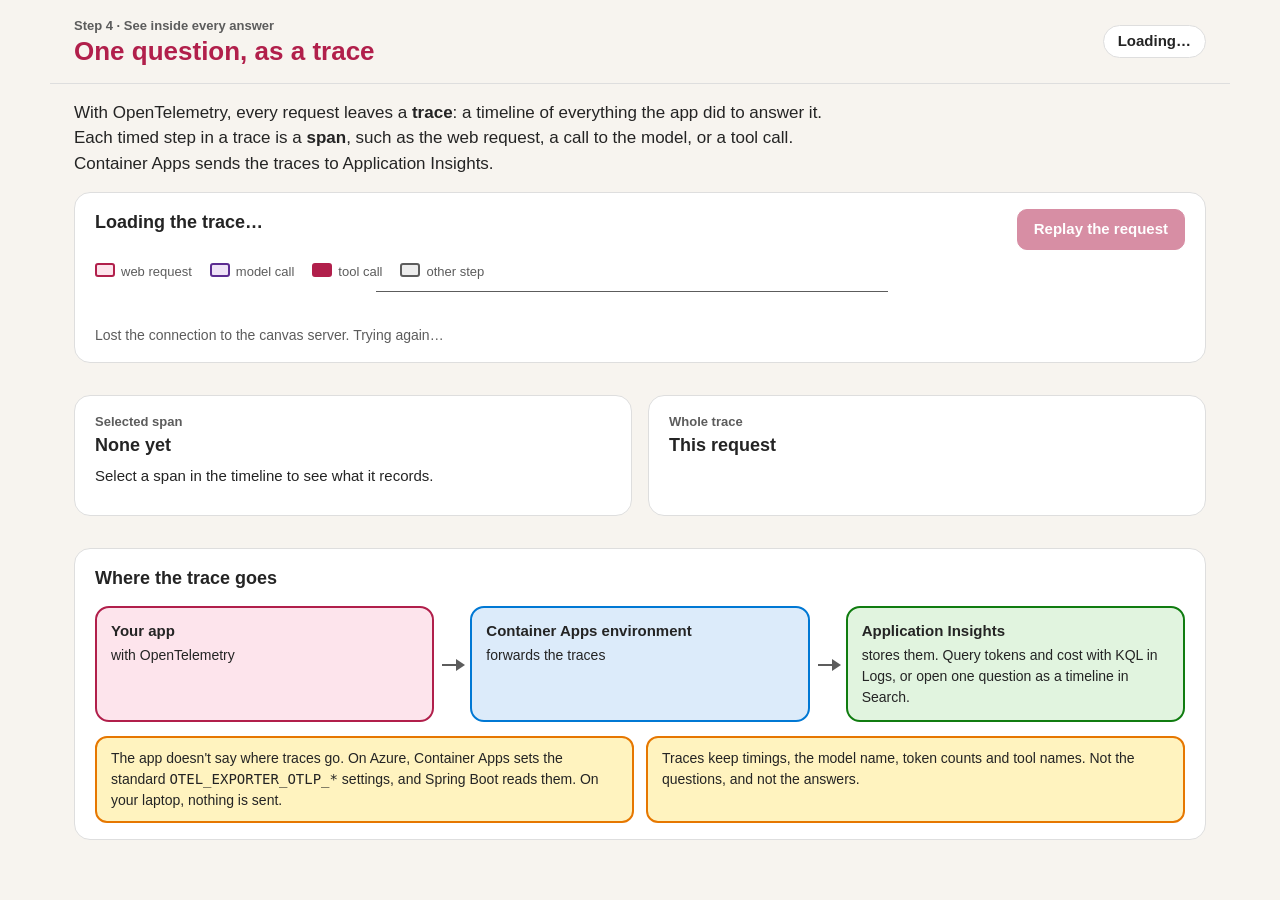
==== .github/extensions/trace-explorer/page/index.html @ 65739f12 "Add the Trail Store trace canvas A Copilot canvas that shows one step 4 question as an OpenTelemetry" ====
<!doctype html>
<html lang="en">
<head>
    <meta charset="utf-8">
    <meta name="viewport" content="width=device-width, initial-scale=1">
    <title>One question, as a trace · Trail Store</title>
    <link rel="stylesheet" href="style.css">
    <script type="module" src="app.js"></script>
</head>
<body>
    <header class="top">
        <div>
            <p class="eyebrow">Step 4 · See inside every answer</p>
            <h1>One question, as a trace</h1>
        </div>
        <p class="pill" id="source">Loading…</p>
    </header>

    <main>
        <p class="lead">
            With OpenTelemetry, every request leaves a <strong>trace</strong>: a timeline of everything the app did to
            answer it. Each timed step in a trace is a <strong>span</strong>, such as the web request, a call to the
            model, or a tool call. Container Apps sends the traces to Application Insights.
        </p>

        <section class="card" aria-labelledby="trace-title">
            <div class="card-head">
                <div>
                    <h2 id="trace-title">Loading the trace…</h2>
                    <p class="muted" id="trace-meta"></p>
                </div>
                <div class="controls">
                    <span class="clock" id="clock" aria-hidden="true"></span>
                    <button type="button" id="replay" disabled>Replay the request</button>
                </div>
            </div>
            <p class="muted small" id="trace-note" hidden></p>

            <ul class="legend" aria-label="Kinds of span">
                <li data-category="request">web request</li>
                <li data-category="model">model call</li>
                <li data-category="tool">tool call</li>
                <li data-category="other">other step</li>
            </ul>

            <div class="timeline" id="timeline">
                <ol class="spans" id="spans" aria-label="Spans in this trace. Select one to see its details."></ol>
                <div class="axis-row" aria-hidden="true">
                    <span></span>
                    <div class="axis" id="axis"></div>
                </div>
            </div>

            <p class="status" id="status" role="status" aria-live="polite"></p>
        </section>

        <div class="columns">
            <section class="card" aria-labelledby="detail-title">
                <p class="eyebrow">Selected span</p>
                <h2 id="detail-title">None yet</h2>
                <p id="detail-description">Select a span in the timeline to see what it records.</p>
                <dl class="facts" id="detail-facts"></dl>
                <div id="detail-attributes" hidden>
                    <h3>Attributes</h3>
                    <table class="attributes">
                        <caption class="visually-hidden">Attributes recorded on the selected span</caption>
                        <thead>
                            <tr><th scope="col">Name</th><th scope="col">Value</th></tr>
                        </thead>
                        <tbody id="attributes"></tbody>
                    </table>
                </div>
            </section>

            <section class="card" aria-labelledby="totals-title">
                <p class="eyebrow">Whole trace</p>
                <h2 id="totals-title">This request</h2>
                <dl class="facts" id="totals"></dl>
            </section>
        </div>

        <section class="card" aria-labelledby="pipeline-title">
            <h2 id="pipeline-title">Where the trace goes</h2>
            <ol class="hops">
                <li class="hop" data-hop="app">
                    <strong>Your app</strong>
                    <span>with OpenTelemetry</span>
                </li>
                <li class="hop" data-hop="aca">
                    <strong>Container Apps environment</strong>
                    <span>forwards the traces</span>
                </li>
                <li class="hop" data-hop="appi">
                    <strong>Application Insights</strong>
                    <span>stores them. Query tokens and cost with KQL in Logs, or open one question as a timeline in Search.</span>
                </li>
            </ol>
            <div class="notes">
                <p class="note">
                    The app doesn't say where traces go. On Azure, Container Apps sets the standard
                    <code>OTEL_EXPORTER_OTLP_*</code> settings, and Spring Boot reads them. On your laptop, nothing is sent.
                </p>
                <p class="note">Traces keep timings, the model name, token counts and tool names. Not the questions, and not the answers.</p>
            </div>
        </section>
    </main>
</body>
</html>
---- .github/extensions/trace-explorer/page/style.css ----
:root {
    --cp-bg: #f7f4ef;
    --cp-surface: #ffffff;
    --cp-border: #dedede;
    --cp-text: #242424;
    --cp-text-muted: #5c5c5c;
    --cp-accent: #b11f4b;
    --cp-accent-fg: #ffffff;
    --cp-focus: #0078d4;
    --cp-request-line: #b11f4b;
    --cp-request-fill: #fde4ec;
    --cp-model-line: #5c2d91;
    --cp-model-fill: #efe3f7;
    --cp-tool-line: #b11f4b;
    --cp-tool-fill: #b11f4b;
    --cp-other-line: #5c5c5c;
    --cp-other-fill: #ececec;
    --cp-aca-line: #0078d4;
    --cp-aca-fill: #dcebfa;
    --cp-appi-line: #107c10;
    --cp-appi-fill: #e1f4df;
    --cp-note-line: #e67700;
    --cp-note-fill: #fff3bf;
    color-scheme: light dark;
}

@media (prefers-color-scheme: dark) {
    :root {
        --cp-bg: #1b1a19;
        --cp-surface: #252423;
        --cp-border: #484644;
        --cp-text: #f3f2f1;
        --cp-text-muted: #c8c6c4;
        --cp-accent: #ff7aa2;
        --cp-accent-fg: #1b1a19;
        --cp-focus: #6cb8f6;
        --cp-request-line: #ff7aa2;
        --cp-request-fill: #4a1d2c;
        --cp-model-line: #c9a7f5;
        --cp-model-fill: #362450;
        --cp-tool-line: #ff7aa2;
        --cp-tool-fill: #ff7aa2;
        --cp-other-line: #a19f9d;
        --cp-other-fill: #3b3a39;
        --cp-aca-line: #6cb8f6;
        --cp-aca-fill: #10314f;
        --cp-appi-line: #7fd37f;
        --cp-appi-fill: #173d17;
        --cp-note-line: #f0a73a;
        --cp-note-fill: #3d2e0f;
    }
}

* { box-sizing: border-box; }
body { margin: 0; background: var(--cp-bg); color: var(--cp-text); font: 15px/1.5 "Segoe UI", Aptos, Calibri, -apple-system, BlinkMacSystemFont, sans-serif; }
.top, main { max-width: 1180px; margin: 0 auto; padding: 16px 24px; }
.top { display: flex; flex-wrap: wrap; align-items: center; justify-content: space-between; gap: 12px; border-bottom: 1px solid var(--cp-border); }
h1 { margin: 0; color: var(--cp-accent); font-size: 26px; line-height: 1.2; }
h2 { margin: 0; font-size: 18px; }
h3 { margin: 16px 0 6px; font-size: 15px; }
p { margin: 0; }
code, .name, .attributes td, .attributes tbody th { font-family: "Cascadia Code", "Cascadia Mono", Consolas, ui-monospace, monospace; }
.eyebrow { color: var(--cp-text-muted); font-size: 13px; font-weight: 600; }
.pill { padding: 4px 14px; border: 1px solid var(--cp-border); border-radius: 999px; background: var(--cp-surface); font-weight: 600; }
.lead { max-width: 80ch; font-size: 17px; }
.muted { color: var(--cp-text-muted); }
.small { font-size: 13px; }
.card { margin: 16px 0; padding: 16px 20px; background: var(--cp-surface); border: 1px solid var(--cp-border); border-radius: 16px; }
.card-head { display: flex; flex-wrap: wrap; align-items: flex-start; justify-content: space-between; gap: 12px; }
#trace-note { margin-top: 6px; }
.controls { display: flex; align-items: center; gap: 12px; }
.clock { min-width: 4.5em; color: var(--cp-accent); font-weight: 600; font-variant-numeric: tabular-nums; text-align: right; }
button { padding: 8px 16px; border: 1px solid var(--cp-accent); border-radius: 10px; background: var(--cp-accent); color: var(--cp-accent-fg); font: inherit; font-weight: 600; cursor: pointer; }
button:disabled { cursor: default; opacity: 0.5; }
:focus-visible { outline: 3px solid var(--cp-focus); outline-offset: 2px; }
.visually-hidden { position: absolute; width: 1px; height: 1px; margin: -1px; padding: 0; overflow: hidden; clip: rect(0 0 0 0); white-space: nowrap; border: 0; }

[data-category="request"] { --line: var(--cp-request-line); --fill: var(--cp-request-fill); }
[data-category="model"] { --line: var(--cp-model-line); --fill: var(--cp-model-fill); }
[data-category="tool"] { --line: var(--cp-tool-line); --fill: var(--cp-tool-fill); }
[data-category="other"] { --line: var(--cp-other-line); --fill: var(--cp-other-fill); }

.legend { display: flex; flex-wrap: wrap; gap: 4px 18px; margin: 12px 0 8px; padding: 0; color: var(--cp-text-muted); font-size: 13px; list-style: none; }
.legend li::before { content: ""; display: inline-block; width: 16px; height: 10px; margin-right: 6px; border: 2px solid var(--line); border-radius: 3px; background: var(--fill); vertical-align: -1px; }

/* One grid row per span, so every bar shares the same time axis. */
.timeline { --columns: minmax(11rem, 16rem) minmax(0, 1fr); --t: 0; }
.spans { margin: 0; padding: 0; list-style: none; }
.row { display: grid; grid-template-columns: var(--columns); align-items: center; gap: 4px 16px; width: 100%; padding: 6px 8px; border: 1px solid transparent; border-radius: 10px; background: transparent; color: inherit; font: inherit; font-weight: 400; text-align: left; }
.row:hover { background: var(--cp-bg); }
.row[aria-pressed="true"] { border-color: var(--cp-accent); background: var(--cp-bg); }
.name-cell { display: flex; flex-direction: column; min-width: 0; padding-left: calc(var(--depth, 0) * 1.25rem); }
.name { font-size: 14px; overflow-wrap: anywhere; }
.kind { color: var(--cp-text-muted); font-size: 12px; }
.why { display: none; color: var(--cp-text-muted); font-size: 14px; }
.track { position: relative; height: 34px; }
.bar { position: absolute; top: 3px; bottom: 3px; left: var(--start); width: max(var(--width), 5px); overflow: hidden; border: 2px solid var(--line); border-radius: 6px; }
.fill { position: absolute; inset: 0; background: var(--fill); transform: scaleX(var(--progress, 1)); transform-origin: left; }
.bar-label { position: absolute; top: 50%; transform: translateY(-50%); font-size: 13px; font-variant-numeric: tabular-nums; white-space: nowrap; }
.bar-label.inside { left: var(--start); width: var(--width); padding: 0 6px; overflow: hidden; text-align: center; text-overflow: ellipsis; }
.bar-label.after { left: calc(var(--start) + max(var(--width), 5px) + 8px); }
.bar-label.before { right: calc(100% - var(--start) + 8px); }

.timeline.replaying .row.pending .bar { opacity: 0.25; }
.timeline.replaying .row.pending .bar-label { visibility: hidden; }
.timeline.replaying .track::after,
.timeline.replaying .axis::after { content: ""; position: absolute; top: -6px; bottom: -6px; left: calc(var(--t) * 100%); width: 2px; background: var(--cp-accent); }
.timeline.replaying .axis::after { top: -1px; bottom: auto; height: 10px; }

.axis-row { display: grid; grid-template-columns: var(--columns); gap: 16px; padding: 0 9px; }
.axis { position: relative; height: 26px; margin-top: 2px; border-top: 1px solid var(--cp-text-muted); }
.tick { position: absolute; top: 0; left: var(--pct); padding-top: 6px; transform: translateX(-50%); color: var(--cp-text-muted); font-size: 12px; white-space: nowrap; }
.tick::before { content: ""; position: absolute; top: -1px; left: 50%; height: 6px; border-left: 1px solid var(--cp-text-muted); }

.status { min-height: 1.5em; margin-top: 8px; color: var(--cp-text-muted); font-size: 14px; }

.columns { display: grid; grid-template-columns: repeat(auto-fit, minmax(300px, 1fr)); gap: 0 16px; }
#detail-description { margin-top: 6px; }
.facts { display: grid; grid-template-columns: max-content minmax(0, 1fr); gap: 6px 16px; margin: 12px 0 0; }
.facts > div { display: contents; }
.facts dt { color: var(--cp-text-muted); }
.facts dd { margin: 0; font-weight: 600; overflow-wrap: anywhere; }
.facts dd small { display: block; color: var(--cp-text-muted); font-size: 13px; font-weight: 400; }
.attributes { width: 100%; border-collapse: collapse; font-size: 13px; }
.attributes th, .attributes td { padding: 4px 8px; border-bottom: 1px solid var(--cp-border); text-align: left; vertical-align: top; overflow-wrap: anywhere; }
.attributes thead th { color: var(--cp-text-muted); }
.attributes tbody th { font-weight: 400; }

.hops { display: grid; grid-template-columns: repeat(3, minmax(0, 1fr)); gap: 36px; margin: 14px 0; padding: 0; list-style: none; }
.hop { position: relative; display: flex; flex-direction: column; gap: 2px; padding: 12px 14px; border: 2px solid var(--line); border-radius: 14px; background: var(--fill); transition: box-shadow 0.3s, transform 0.3s; }
.hop[data-hop="app"] { --line: var(--cp-request-line); --fill: var(--cp-request-fill); }
.hop[data-hop="aca"] { --line: var(--cp-aca-line); --fill: var(--cp-aca-fill); }
.hop[data-hop="appi"] { --line: var(--cp-appi-line); --fill: var(--cp-appi-fill); }
.hop span { font-size: 14px; }
.hop:not(:last-child)::before { content: ""; position: absolute; top: 50%; right: -30px; width: 20px; border-top: 2px solid var(--cp-text-muted); }
.hop:not(:last-child)::after { content: ""; position: absolute; top: calc(50% - 5px); right: -33px; border-top: 6px solid transparent; border-bottom: 6px solid transparent; border-left: 9px solid var(--cp-text-muted); }
.hop.active { box-shadow: 0 0 0 4px var(--line); transform: translateY(-3px); }
.hop.done strong::after { content: " ✓" / ""; }
.notes { display: grid; grid-template-columns: repeat(auto-fit, minmax(260px, 1fr)); gap: 12px; }
.note { padding: 10px 14px; border: 2px solid var(--cp-note-line); border-radius: 12px; background: var(--cp-note-fill); font-size: 14px; }

@media (min-width: 1000px) {
    .timeline { --columns: minmax(12rem, 16rem) minmax(0, 1fr) minmax(12rem, 17rem); }
    .why { display: block; }
}

@media (max-width: 760px) {
    .hops { grid-template-columns: 1fr; gap: 30px; }
    .hop:not(:last-child)::before { top: auto; right: auto; bottom: -24px; left: 50%; width: 0; height: 16px; border-top: 0; border-left: 2px solid var(--cp-text-muted); }
    .hop:not(:last-child)::after { top: auto; right: auto; bottom: -27px; left: calc(50% - 5px); border: 6px solid transparent; border-top: 9px solid var(--cp-text-muted); border-bottom: 0; }
}

@media (max-width: 560px) {
    .top, main { padding: 12px 14px; }
    .timeline { --columns: minmax(0, 1fr); }
    .axis-row > span:first-child { display: none; }
}

@media (prefers-reduced-motion: reduce) {
    .hop { transition: none; }
    .hop.active { transform: none; }
}
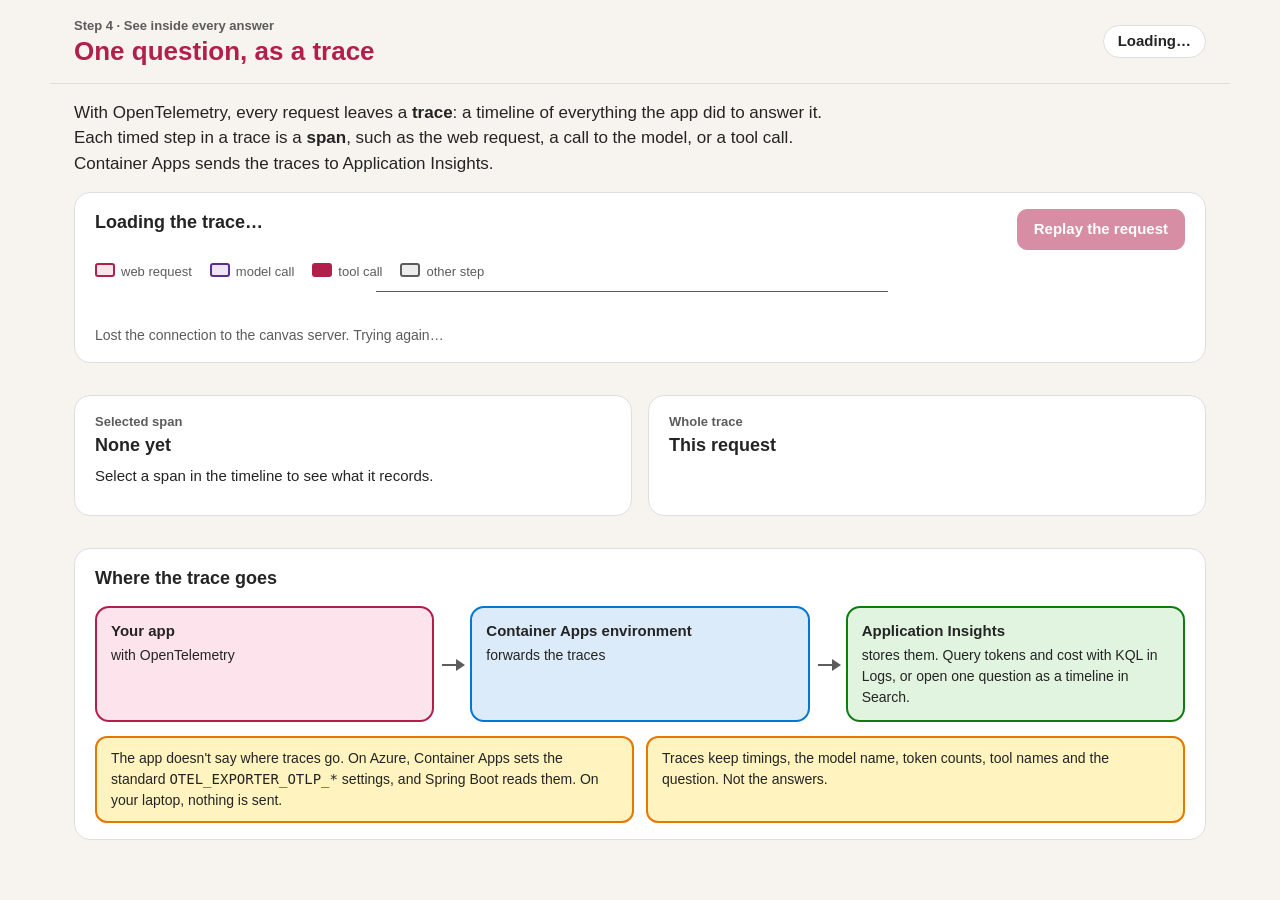
==== commit a1dfeb61: "Enhance tracing by recording user questions in spans and update documentation accordingly" ====
--- a/.github/extensions/trace-explorer/page/index.html
+++ b/.github/extensions/trace-explorer/page/index.html
@@ -100,7 +100,7 @@
                     The app doesn't say where traces go. On Azure, Container Apps sets the standard
                     <code>OTEL_EXPORTER_OTLP_*</code> settings, and Spring Boot reads them. On your laptop, nothing is sent.
                 </p>
-                <p class="note">Traces keep timings, the model name, token counts and tool names. Not the questions, and not the answers.</p>
+                <p class="note">Traces keep timings, the model name, token counts, tool names and the question. Not the answers.</p>
             </div>
         </section>
     </main>
